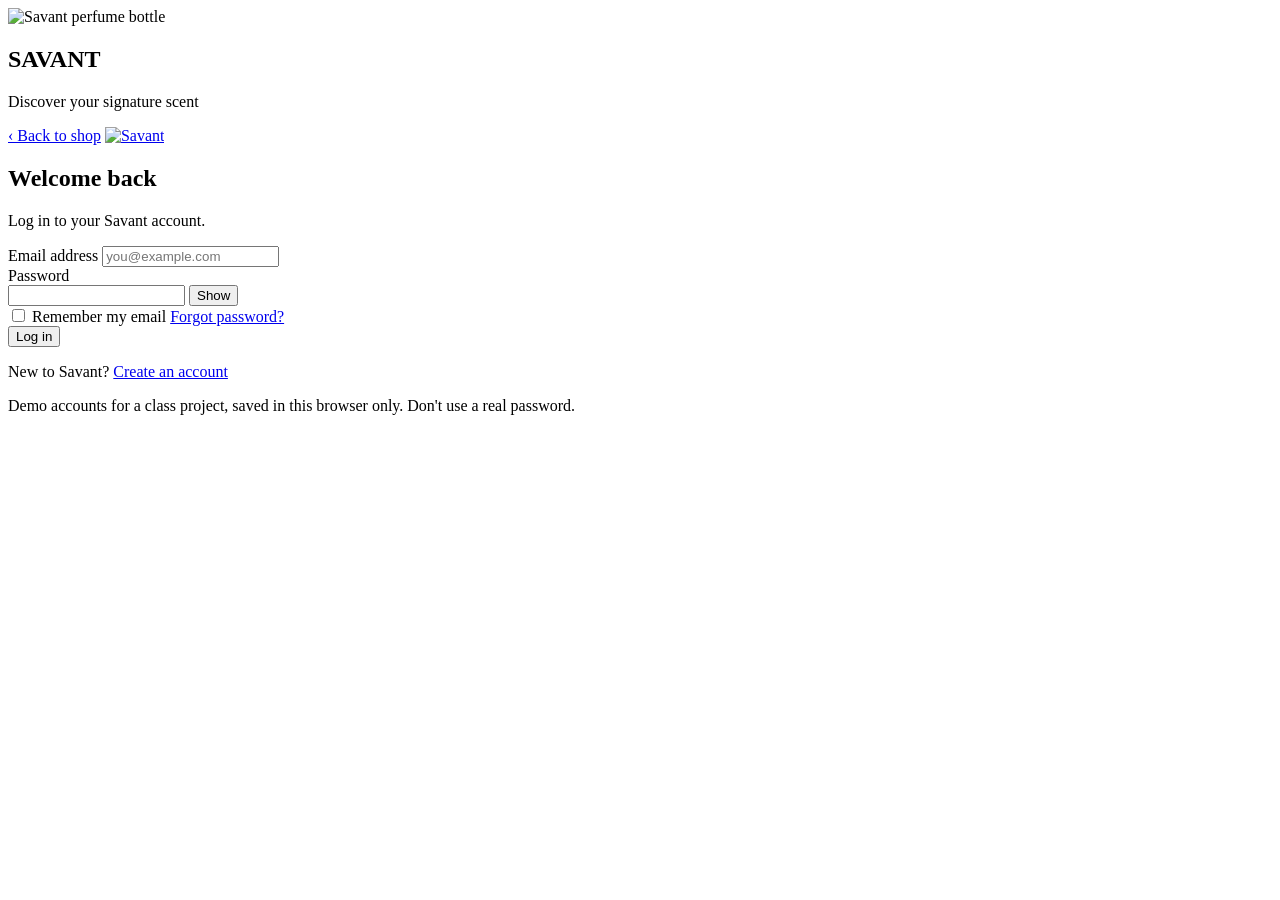
==== login.html @ 0aecd88c "Add files via upload" ====
<!DOCTYPE html>
<html lang="en">
<head>
<meta charset="utf-8">
<meta name="viewport" content="width=device-width, initial-scale=1">
<title>Log in | Savant</title>
<link rel="icon" href="assets/favicon.png" type="image/png">
<link rel="preconnect" href="https://fonts.googleapis.com">
<link rel="preconnect" href="https://fonts.gstatic.com" crossorigin>
<link href="https://fonts.googleapis.com/css2?family=Cinzel:wght@500;600&family=Manrope:wght@400;600;700&display=swap" rel="stylesheet">
<link rel="stylesheet" href="css/auth.css">
</head>
<body data-page="login">
<div class="auth">

  <aside class="auth-art">
    <img src="assets/login-perfume.png" alt="Savant perfume bottle">
    <h1>SAVANT</h1>
    <p>Discover your signature scent</p>
  </aside>

  <main class="auth-form">
    <div class="box">
      <a class="back" href="index.html">&#8249; Back to shop</a>
      <a class="brand" href="index.html"><img src="assets/logo.png" alt="Savant"></a>

      <h2>Welcome back</h2>
      <p class="sub">Log in to your Savant account.</p>
      <p id="form-msg" class="msg" role="status"></p>

      <form id="login-form" novalidate>
        <div class="field">
          <label for="email">Email address</label>
          <input id="email" type="email" autocomplete="username" placeholder="you@example.com">
          <span class="err" role="alert"></span>
        </div>
        <div class="field">
          <label for="password">Password</label>
          <div class="input-wrap">
            <input id="password" type="password" autocomplete="current-password">
            <button class="toggle" type="button" data-target="password" aria-label="Show password">Show</button>
          </div>
          <span class="err" role="alert"></span>
        </div>

        <div class="options">
          <label class="check"><input id="remember" type="checkbox"> Remember my email</label>
          <a href="forgot-password.html">Forgot password?</a>
        </div>
        <button class="btn" type="submit">Log in</button>
      </form>

      <p class="switch">New to Savant? <a href="signup.html" id="to-signup">Create an account</a></p>
      <p class="note">Demo accounts for a class project, saved in this browser only. Don't use a real password.</p>
    </div>
  </main>

</div>
<script src="js/auth.js"></script>
</body>
</html>
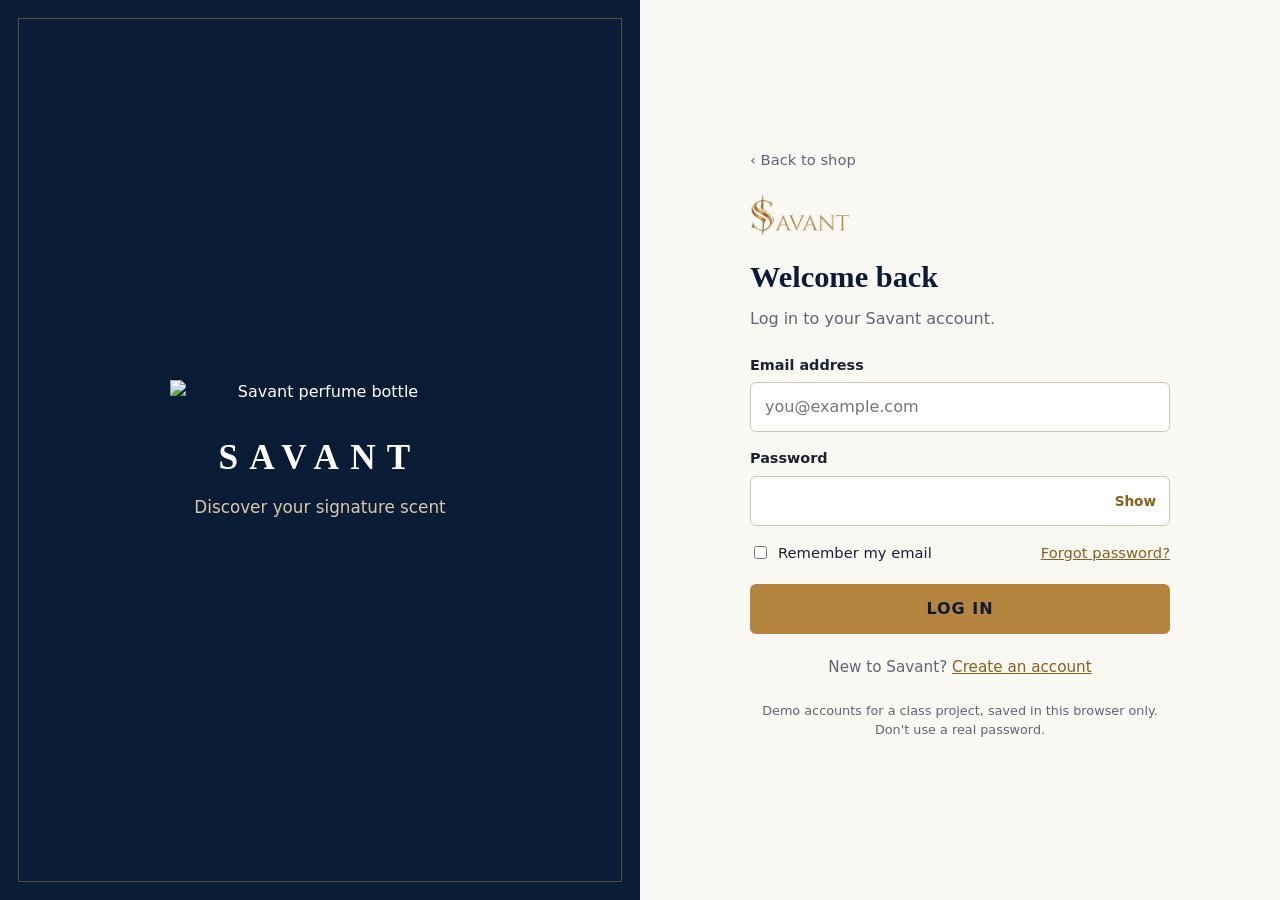
==== commit f3d81348: "Update login.html" ====
--- a/login.html
+++ b/login.html
@@ -14,7 +14,7 @@
 <div class="auth">
 
   <aside class="auth-art">
-    <img src="assets/login-perfume.png" alt="Savant perfume bottle">
+    <img src="assets/bleu-bottle.png" alt="Savant perfume bottle">
     <h1>SAVANT</h1>
     <p>Discover your signature scent</p>
   </aside>
--- a/css/auth.css
+++ b/css/auth.css
@@ -0,0 +1,72 @@
+/* Savant login / sign up / forgot password */
+:root{
+  --bg:#faf8f3; --ink:#1a2233; --mut:#5d6675; --deep:#0b1d36; --blue:#10294a;
+  --gold:#b5843e; --bronze:#8a5f1e; --line:#e6dfce; --sky:#f3ece0;
+  --err:#b3261e; --ok:#2f6b3a;
+}
+*{box-sizing:border-box}
+html,body{margin:0;min-height:100%}
+body{font-family:Manrope,system-ui,sans-serif;color:var(--ink);background:var(--bg);line-height:1.5}
+a{color:var(--bronze)}
+a:hover{color:var(--gold)}
+
+.auth{display:grid;grid-template-columns:1fr 1fr;min-height:100vh}
+
+/* ---------- left side ---------- */
+.auth-art{background:var(--deep);color:#fff;display:flex;flex-direction:column;align-items:center;justify-content:center;text-align:center;padding:48px 32px;position:relative;overflow:hidden}
+.auth-art::before{content:"";position:absolute;inset:18px;border:1px solid rgba(181,132,62,.45);pointer-events:none}
+.auth-art img{width:min(300px,70%);max-height:46vh;object-fit:contain;margin-bottom:28px;filter:drop-shadow(0 18px 30px rgba(0,0,0,.45))}
+.auth-art h1{font-family:Cinzel,Georgia,serif;font-weight:600;letter-spacing:.32em;font-size:2.2rem;margin:0 0 10px;color:#fff}
+.auth-art p{margin:0;color:#d9c9a8;font-size:1.05rem;max-width:28ch}
+
+/* ---------- right side ---------- */
+.auth-form{display:flex;align-items:center;justify-content:center;padding:40px 24px}
+.box{width:100%;max-width:420px}
+.back{display:inline-block;margin-bottom:22px;font-size:.92rem;text-decoration:none;color:var(--mut)}
+.back:hover{color:var(--bronze)}
+.brand{display:block;margin-bottom:18px}
+.brand img{height:44px;width:auto;display:block}
+.box h2{font-family:Cinzel,Georgia,serif;font-weight:600;font-size:1.9rem;margin:0 0 6px;color:var(--deep)}
+.sub{margin:0 0 24px;color:var(--mut)}
+
+.field{margin-bottom:16px}
+.field label{display:block;font-weight:600;font-size:.9rem;margin-bottom:6px}
+.input-wrap{position:relative}
+.field input[type=text],.field input[type=email],.field input[type=password]{
+  width:100%;padding:12px 14px;font:inherit;color:var(--ink);background:#fff;
+  border:1px solid #cfc6b0;border-radius:6px}
+.field input:focus{outline:2px solid var(--gold);outline-offset:1px;border-color:var(--gold)}
+.input-wrap input{padding-right:64px}
+.toggle{position:absolute;right:6px;top:50%;transform:translateY(-50%);background:none;border:0;color:var(--bronze);font:inherit;font-size:.85rem;font-weight:600;cursor:pointer;padding:6px 8px}
+.err{display:block;min-height:0;margin-top:5px;font-size:.85rem;color:var(--err)}
+.field.invalid input{border-color:var(--err)}
+
+.meter{height:5px;background:var(--line);border-radius:3px;margin-top:8px;overflow:hidden}
+.meter span{display:block;height:100%;width:0;background:var(--err);transition:width .2s,background .2s}
+.meter-text{font-size:.82rem;color:var(--mut);margin-top:5px}
+
+.options{display:flex;justify-content:space-between;align-items:center;gap:12px;margin:4px 0 20px;font-size:.92rem}
+.check{display:flex;align-items:flex-start;gap:8px;font-size:.92rem;font-weight:400}
+.check input{margin-top:4px;accent-color:var(--gold)}
+
+.btn{width:100%;padding:13px 16px;font:inherit;font-weight:700;letter-spacing:.06em;text-transform:uppercase;color:var(--deep);background:var(--gold);border:0;border-radius:6px;cursor:pointer}
+.btn:hover{background:#c4923f}
+.btn:focus-visible{outline:2px solid var(--deep);outline-offset:2px}
+
+.msg{margin:0 0 16px;padding:11px 14px;border-radius:6px;font-size:.92rem}
+.msg:empty{display:none}
+.msg.error{background:#fbe9e7;color:var(--err);border:1px solid #f0c4be}
+.msg.success{background:#e8f3ea;color:var(--ok);border:1px solid #bfdcc5}
+
+.switch{margin:22px 0 0;text-align:center;color:var(--mut);font-size:.95rem}
+.note{margin-top:22px;font-size:.8rem;color:var(--mut);text-align:center}
+[hidden]{display:none!important}
+
+@media (max-width:820px){
+  .auth{grid-template-columns:1fr}
+  .auth-art{padding:28px 20px}
+  .auth-art img{max-height:130px;margin-bottom:12px}
+  .auth-art h1{font-size:1.5rem}
+  .auth-art p{font-size:.95rem}
+  .auth-form{padding:28px 18px 40px}
+}
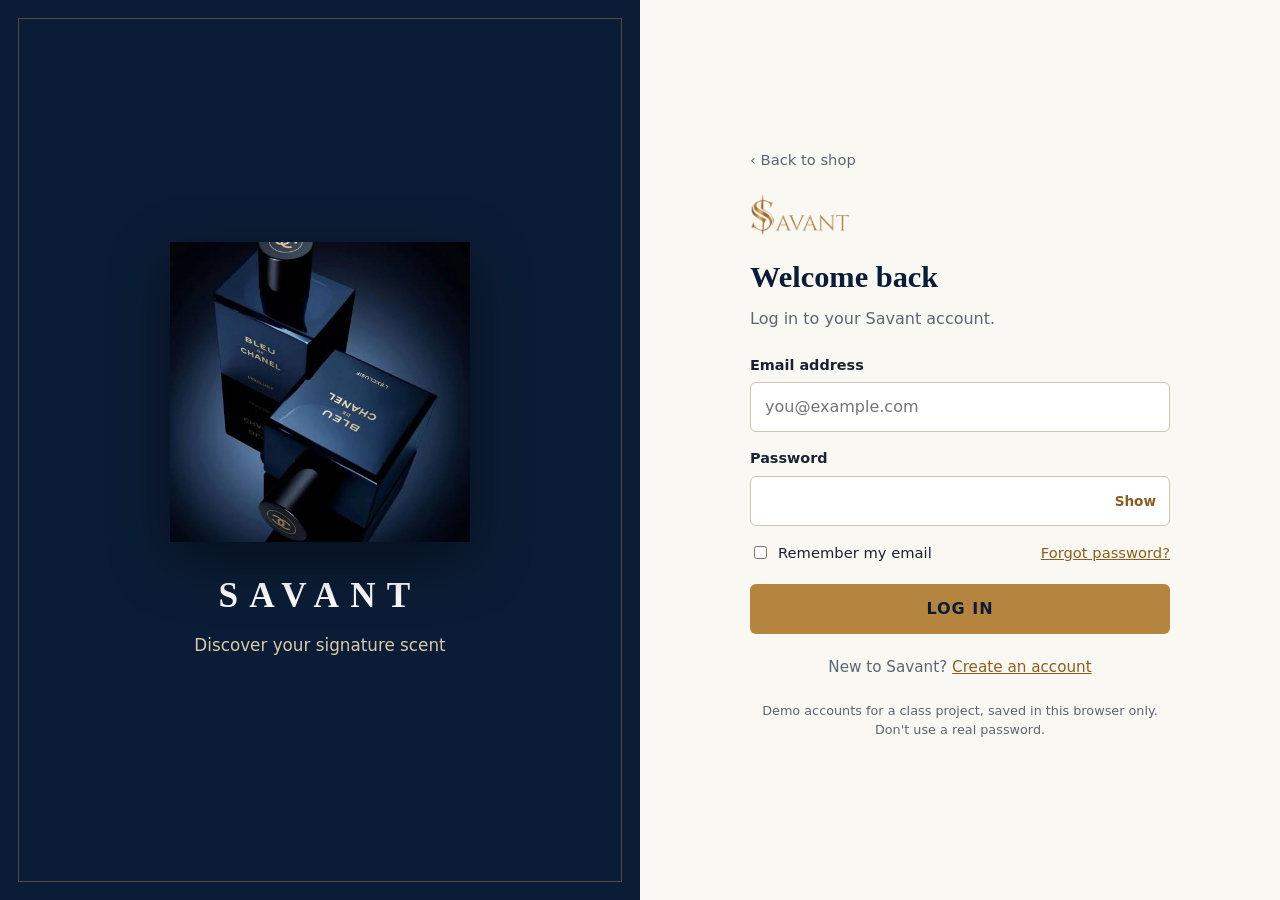
==== commit 5526eaf4: "Update login.html" ====
--- a/login.html
+++ b/login.html
@@ -14,7 +14,7 @@
 <div class="auth">
 
   <aside class="auth-art">
-    <img src="assets/bleu-bottle.png" alt="Savant perfume bottle">
+    <img src="assets/products/bleu-bottle.png" alt="Savant perfume bottle">
     <h1>SAVANT</h1>
     <p>Discover your signature scent</p>
   </aside>
